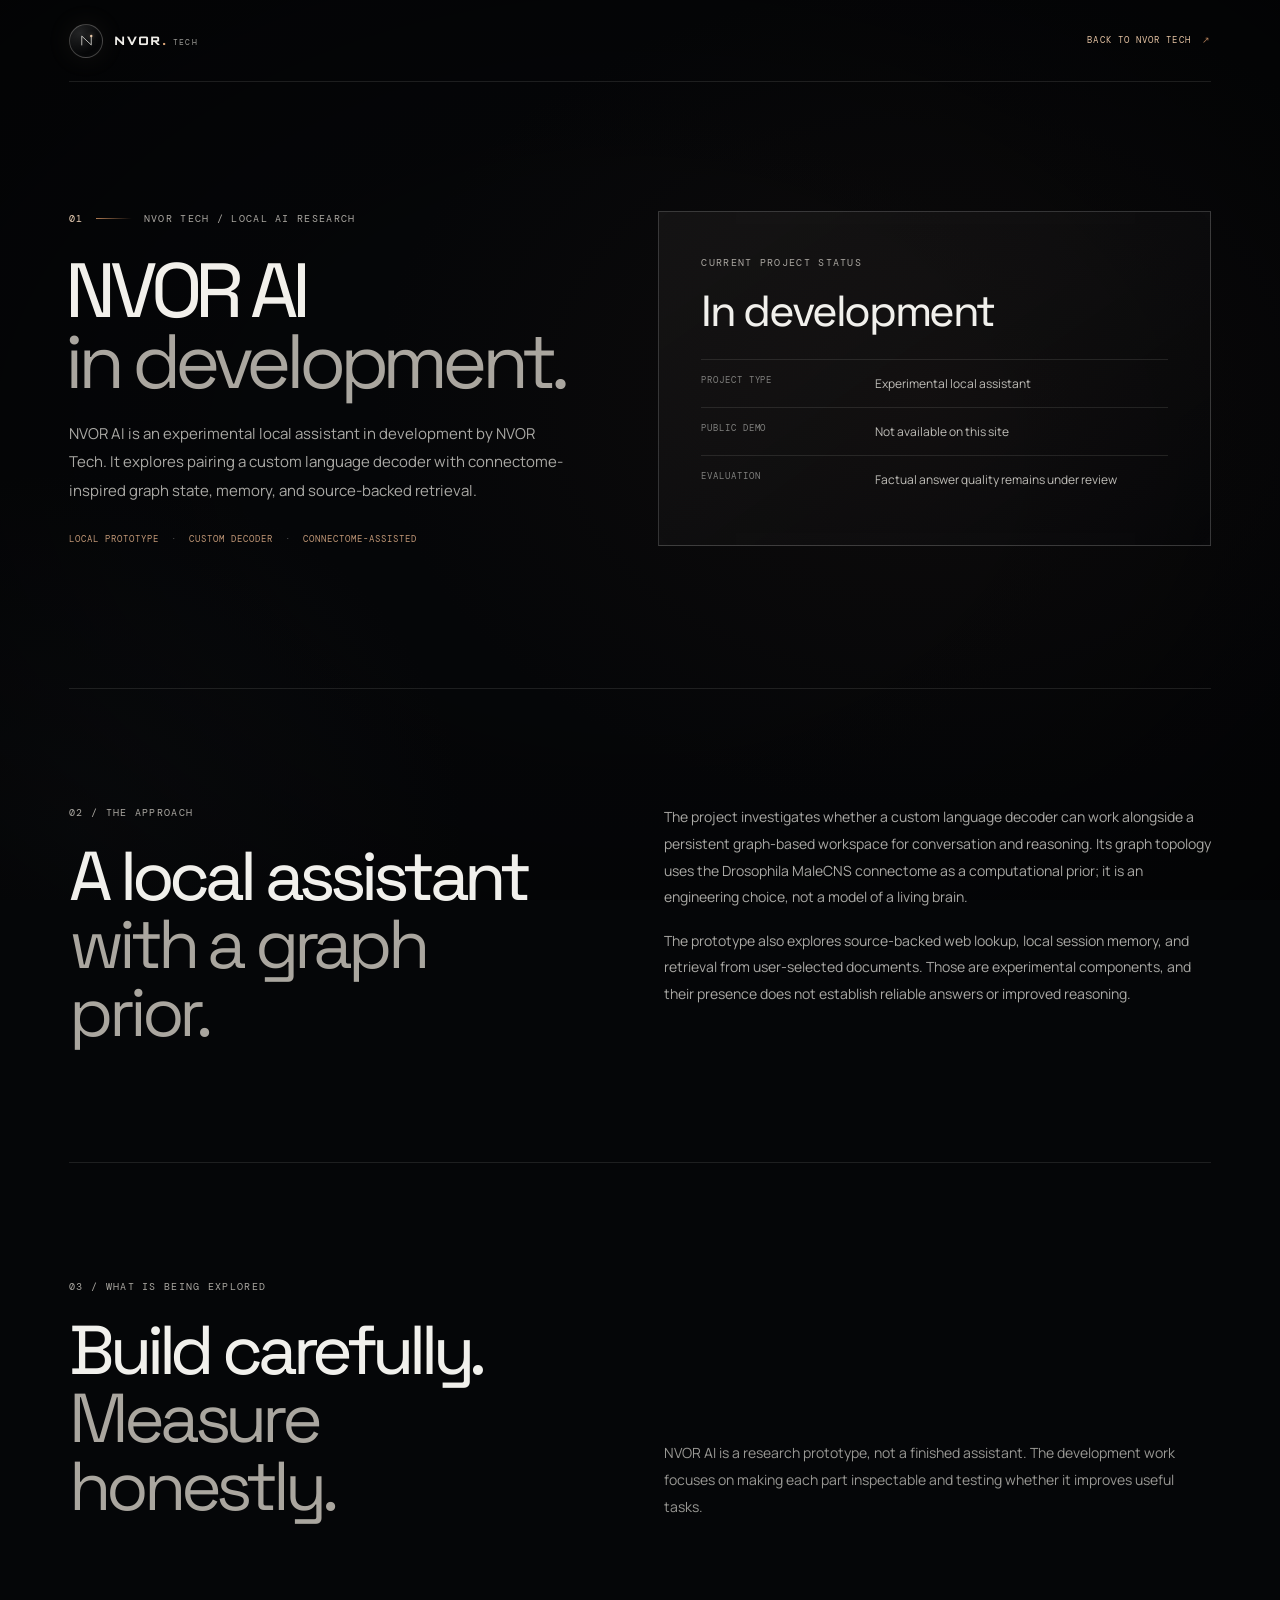
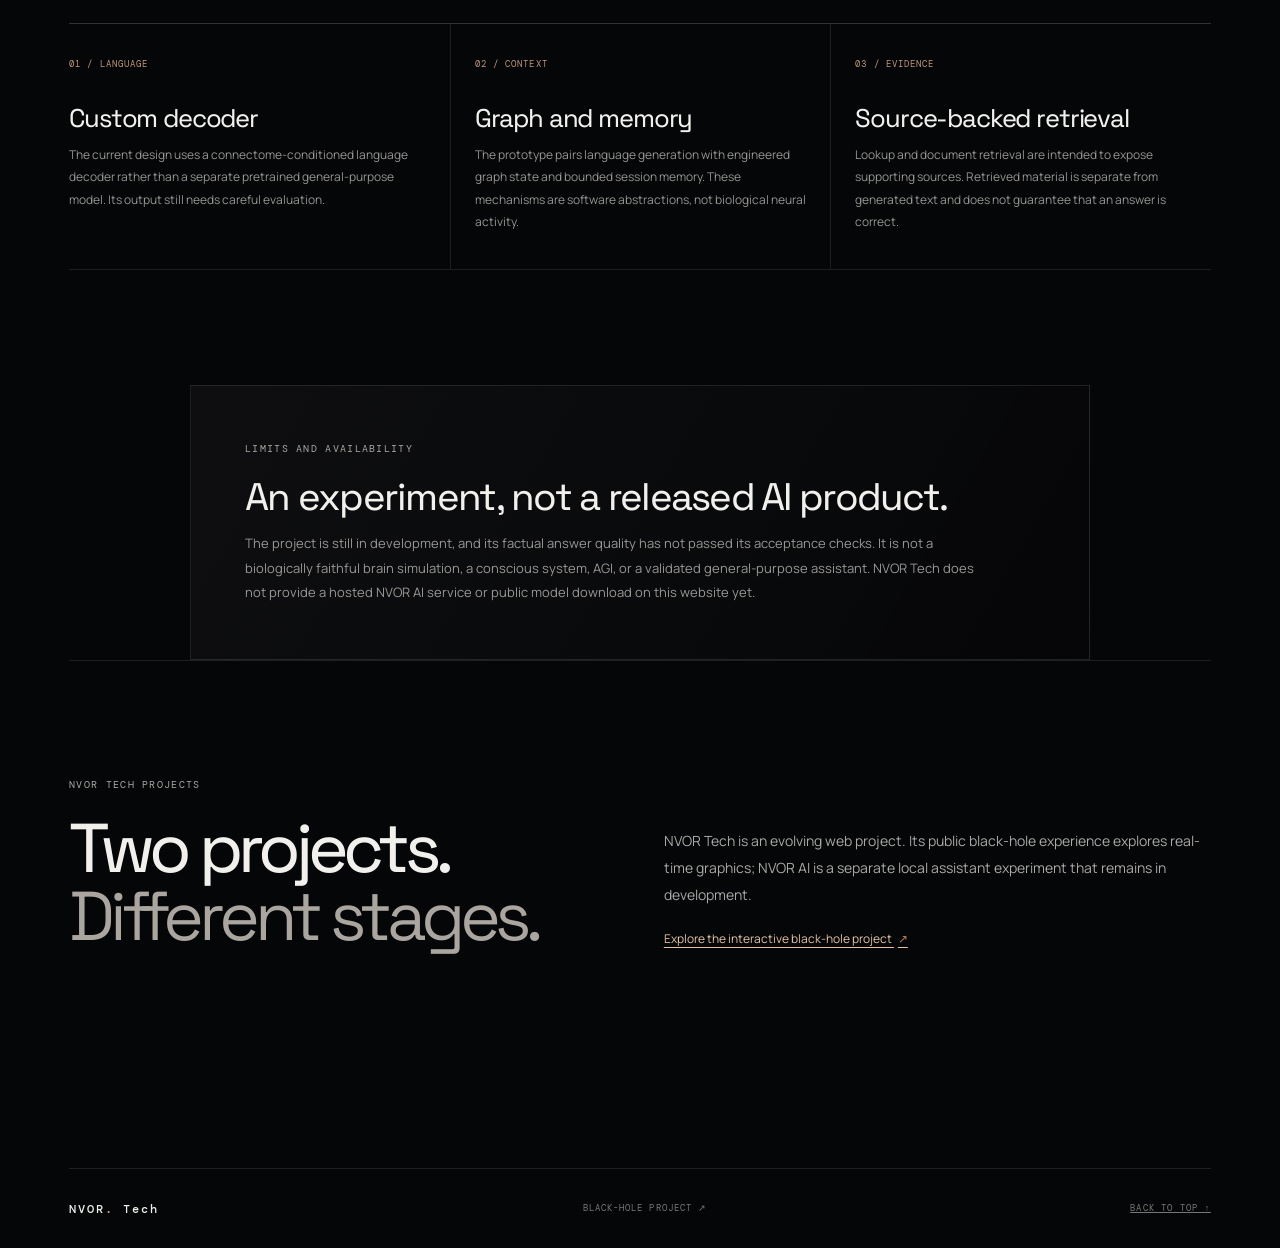
==== ai/index.html @ fbf2c6be "Add honest NVOR AI project page" ====
<!doctype html>
<html lang="en">
  <head>
    <meta charset="utf-8" />
    <meta name="viewport" content="width=device-width, initial-scale=1" />
    <meta name="theme-color" content="#05050a" />
    <meta name="description" content="NVOR AI is an experimental local assistant in development by NVOR Tech, exploring connectome-assisted language, memory, and source-backed retrieval." />
    <link rel="canonical" href="https://nvor.tech/ai/" />
    <meta property="og:type" content="website" />
    <meta property="og:site_name" content="NVOR Tech" />
    <meta property="og:title" content="NVOR AI — Experimental Local Assistant in Development" />
    <meta property="og:description" content="Learn what NVOR AI explores, how its connectome-assisted prototype works, and what remains unproven." />
    <meta property="og:url" content="https://nvor.tech/ai/" />
    <title>NVOR AI in Development | NVOR Tech</title>
    <link rel="preconnect" href="https://fonts.googleapis.com" />
    <link rel="preconnect" href="https://fonts.gstatic.com" crossorigin />
    <link href="https://fonts.googleapis.com/css2?family=DM+Mono:wght@400;500&family=Manrope:wght@400;500;600;700;800&family=Space+Grotesk:wght@400;500;600&display=swap" rel="stylesheet" />
    <link href="https://fonts.googleapis.com/css2?family=Science+Gothic:wght@100..900&display=swap" rel="stylesheet" />
    <link rel="stylesheet" href="../styles.css?v=nvor-search-content-v1" />
  </head>
  <body class="project-page">
    <div class="ambient" aria-hidden="true">
      <div class="ambient-grid"></div>
      <div class="ambient-vignette"></div>
    </div>

    <div class="site-shell project-shell" id="top">
      <header class="project-header">
        <a class="brand" href="/" aria-label="NVOR Tech home">
          <span class="brand-symbol" aria-hidden="true">
            <svg viewBox="0 0 32 32" fill="none">
              <path d="M8 23.5V8.5L24 23.5V8.5" />
              <circle cx="24" cy="8.5" r="2" />
            </svg>
          </span>
          <span class="brand-name">NVOR<span>.</span><span class="brand-tech">TECH</span></span>
        </a>
        <a class="project-back" href="/">BACK TO NVOR TECH <span aria-hidden="true">↗</span></a>
      </header>

      <main class="project-main ai-main">
        <section class="project-hero ai-hero" aria-labelledby="ai-title">
          <div class="project-hero-copy">
            <p class="eyebrow"><span class="eyebrow-number">01</span><span class="eyebrow-rule"></span>NVOR TECH / LOCAL AI RESEARCH</p>
            <h1 id="ai-title">NVOR AI<br /><span>in development.</span></h1>
            <p class="project-lede">NVOR AI is an experimental local assistant in development by NVOR Tech. It explores pairing a custom language decoder with connectome-inspired graph state, memory, and source-backed retrieval.</p>
            <p class="project-stack">LOCAL PROTOTYPE <span>·</span> CUSTOM DECODER <span>·</span> CONNECTOME-ASSISTED</p>
          </div>
          <aside class="ai-status-card" aria-labelledby="ai-status-title">
            <p class="eyebrow">CURRENT PROJECT STATUS</p>
            <h2 id="ai-status-title">In development</h2>
            <dl>
              <div><dt>Project type</dt><dd>Experimental local assistant</dd></div>
              <div><dt>Public demo</dt><dd>Not available on this site</dd></div>
              <div><dt>Evaluation</dt><dd>Factual answer quality remains under review</dd></div>
            </dl>
          </aside>
        </section>

        <section class="project-detail-section" aria-labelledby="approach-title">
          <div class="project-detail-heading">
            <p class="eyebrow">02 / THE APPROACH</p>
            <h2 id="approach-title">A local assistant<br /><em>with a graph prior.</em></h2>
          </div>
          <div class="project-detail-copy">
            <p>The project investigates whether a custom language decoder can work alongside a persistent graph-based workspace for conversation and reasoning. Its graph topology uses the Drosophila MaleCNS connectome as a computational prior; it is an engineering choice, not a model of a living brain.</p>
            <p>The prototype also explores source-backed web lookup, local session memory, and retrieval from user-selected documents. Those are experimental components, and their presence does not establish reliable answers or improved reasoning.</p>
          </div>
        </section>

        <section class="project-build-section" aria-labelledby="ai-build-title">
          <div class="project-build-heading">
            <p class="eyebrow">03 / WHAT IS BEING EXPLORED</p>
            <h2 id="ai-build-title">Build carefully.<br /><em>Measure honestly.</em></h2>
          </div>
          <div class="project-build-intro">
            <p>NVOR AI is a research prototype, not a finished assistant. The development work focuses on making each part inspectable and testing whether it improves useful tasks.</p>
          </div>
          <div class="project-feature-grid">
            <article class="project-feature">
              <span class="project-feature-index">01 / LANGUAGE</span>
              <h3>Custom decoder</h3>
              <p>The current design uses a connectome-conditioned language decoder rather than a separate pretrained general-purpose model. Its output still needs careful evaluation.</p>
            </article>
            <article class="project-feature">
              <span class="project-feature-index">02 / CONTEXT</span>
              <h3>Graph and memory</h3>
              <p>The prototype pairs language generation with engineered graph state and bounded session memory. These mechanisms are software abstractions, not biological neural activity.</p>
            </article>
            <article class="project-feature">
              <span class="project-feature-index">03 / EVIDENCE</span>
              <h3>Source-backed retrieval</h3>
              <p>Lookup and document retrieval are intended to expose supporting sources. Retrieved material is separate from generated text and does not guarantee that an answer is correct.</p>
            </article>
          </div>
        </section>

        <aside class="project-accuracy-note" aria-labelledby="ai-limits-title">
          <p class="eyebrow">LIMITS AND AVAILABILITY</p>
          <h2 id="ai-limits-title">An experiment, not a released AI product.</h2>
          <p>The project is still in development, and its factual answer quality has not passed its acceptance checks. It is not a biologically faithful brain simulation, a conscious system, AGI, or a validated general-purpose assistant. NVOR Tech does not provide a hosted NVOR AI service or public model download on this website yet.</p>
        </aside>

        <section class="project-about" aria-labelledby="ai-about-title">
          <div>
            <p class="eyebrow">NVOR TECH PROJECTS</p>
            <h2 id="ai-about-title">Two projects.<br /><em>Different stages.</em></h2>
          </div>
          <div class="project-about-copy">
            <p>NVOR Tech is an evolving web project. Its public black-hole experience explores real-time graphics; NVOR AI is a separate local assistant experiment that remains in development.</p>
            <a href="/black-hole/">Explore the interactive black-hole project <span aria-hidden="true">↗</span></a>
          </div>
        </section>
      </main>

      <footer class="site-footer project-footer">
        <a class="footer-brand" href="/">NVOR<span>.</span> Tech</a>
        <a class="footer-source" href="/black-hole/">BLACK-HOLE PROJECT ↗</a>
        <a class="footer-copyright" href="#top">BACK TO TOP ↑</a>
      </footer>
    </div>
  </body>
</html>
---- styles.css ----
:root {
  color-scheme: dark;
  --ink: #050608;
  --ink-soft: #0b0c10;
  --paper: #f1f0ec;
  --muted: #a09f9b;
  --dim: #696b6d;
  --line: rgba(230, 231, 229, .11);
  --line-bright: rgba(230, 231, 229, .2);
  --ember: #df9b67;
  --silver: #dce5eb;
  --mono: "DM Mono", "SFMono-Regular", Consolas, monospace;
  --sans: "Manrope", "Helvetica Neue", Arial, sans-serif;
  --display: "Space Grotesk", "Manrope", sans-serif;
  --page-width: 1600px;
}

* { box-sizing: border-box; }

html {
  background: var(--ink);
  scroll-behavior: smooth;
  scrollbar-color: #353638 var(--ink);
}

body {
  min-width: 320px;
  margin: 0;
  overflow-x: hidden;
  background: var(--ink);
  color: var(--paper);
  font: 400 15px/1.7 var(--sans);
  -webkit-font-smoothing: antialiased;
  text-rendering: optimizeLegibility;
}

::selection { background: rgba(223, 155, 103, .3); color: #fff; }
a { color: inherit; }
button, a { -webkit-tap-highlight-color: transparent; }
button:focus-visible, a:focus-visible, [tabindex]:focus-visible {
  outline: 1px solid var(--ember);
  outline-offset: 5px;
}

.ambient {
  position: fixed;
  z-index: 0;
  inset: 0;
  overflow: hidden;
  pointer-events: none;
  background:
    radial-gradient(ellipse 58% 62% at 72% 44%, rgba(41, 29, 23, .24), transparent 74%),
    radial-gradient(ellipse 42% 55% at 6% 92%, rgba(24, 27, 32, .3), transparent 72%),
    #050608;
}
.particle-field, .ambient-grid, .pointer-glow, .ambient-vignette {
  position: absolute;
  inset: 0;
  width: 100%;
  height: 100%;
}
.particle-field { opacity: .2; }
.ambient-grid { display: none; }
.pointer-glow {
  inset: auto;
  top: 0;
  left: 0;
  width: 760px;
  height: 760px;
  border-radius: 50%;
  background: radial-gradient(circle, rgba(214, 158, 112, .045), transparent 68%);
  opacity: .7;
  transform: translate3d(-50%, -50%, 0);
  will-change: transform;
}
.ambient-vignette {
  background: radial-gradient(ellipse at center, transparent 36%, rgba(0, 0, 0, .45) 100%);
}
.scroll-progress {
  position: fixed;
  z-index: 20;
  top: 0;
  left: 0;
  width: 100%;
  height: 1px;
  background: linear-gradient(90deg, #8c573b, #f2d2ac 48%, #c6d5dd);
  opacity: .82;
  transform: scaleX(0);
  transform-origin: left center;
  pointer-events: none;
}

.site-shell {
  position: relative;
  z-index: 1;
  width: min(100%, var(--page-width));
  margin: 0 auto;
  padding: 0 clamp(22px, 5.4vw, 88px);
}

.site-header {
  position: relative;
  z-index: 5;
  display: grid;
  grid-template-columns: 1fr auto 1fr;
  align-items: center;
  min-height: 82px;
  border-bottom: 1px solid var(--line);
}
.brand {
  display: inline-flex;
  align-items: center;
  gap: 11px;
  width: fit-content;
  text-decoration: none;
}
.brand-symbol {
  display: grid;
  width: 34px;
  height: 34px;
  place-items: center;
  border: 1px solid rgba(231, 230, 225, .27);
  border-radius: 50%;
  background: radial-gradient(circle at 32% 27%, rgba(255,255,255,.13), transparent 66%);
  box-shadow: 0 0 28px rgba(218, 185, 157, .08), inset 0 0 13px rgba(255,255,255,.04);
  transition: border-color 300ms ease, box-shadow 300ms ease, transform 300ms ease;
}
.brand:hover .brand-symbol {
  border-color: rgba(243, 220, 196, .66);
  box-shadow: 0 0 28px rgba(223, 155, 103, .16);
  transform: rotate(-8deg);
}
.brand-symbol svg { width: 19px; height: 19px; overflow: visible; }
.brand-symbol path {
  stroke: #e8e7e2;
  stroke-linecap: round;
  stroke-linejoin: round;
  stroke-width: 1.3;
}
.brand-symbol circle { fill: #e9c9a9; filter: drop-shadow(0 0 4px rgba(232, 194, 155, .55)); }
.brand-name, .footer-brand {
  color: #f0eee9;
  font: 500 12px/1 var(--mono);
  letter-spacing: .17em;
}
.brand-name {
  font-family: "Science Gothic", var(--sans);
  font-optical-sizing: auto;
  font-weight: 520;
  font-variation-settings: "slnt" 0, "wdth" 100, "CTRS" 0;
  letter-spacing: .12em;
}
.brand-name span, .footer-brand span { color: #d7a276; }
.brand-name .brand-tech {
  margin-left: .7em;
  color: #9a9995;
  font: 400 8px/1 var(--mono);
  letter-spacing: .16em;
  vertical-align: middle;
}

.header-status, .motion-toggle, .eyebrow, .card-top, .card-index, .footer-caption, .footer-copyright { font-family: var(--mono); font-size: 10px; font-weight: 400; letter-spacing: .13em; text-transform: uppercase; }
.header-status {
  display: flex;
  align-items: center;
  gap: 11px;
  color: #8e8f90;
  white-space: nowrap;
}
.status-light, .caption-dot {
  position: relative;
  display: inline-block;
  width: 6px;
  height: 6px;
  flex: 0 0 auto;
  border-radius: 50%;
  background: #d9aa83;
  box-shadow: 0 0 12px rgba(223, 155, 103, .66);
}
.status-light::after {
  position: absolute;
  inset: -4px;
  border: 1px solid rgba(223, 155, 103, .34);
  border-radius: inherit;
  content: "";
  animation: status-pulse 3s ease-out infinite;
}
.motion-toggle {
  display: inline-flex;
  align-items: center;
  justify-self: end;
  gap: 10px;
  padding: 8px 0 8px 10px;
  border: 0;
  background: transparent;
  color: #a3a3a1;
  cursor: pointer;
  transition: color 220ms ease;
}
.motion-toggle:hover { color: var(--paper); }
.motion-icon {
  display: flex;
  align-items: center;
  justify-content: center;
  gap: 3px;
  width: 18px;
  height: 18px;
  border: 1px solid rgba(230, 231, 229, .2);
  border-radius: 50%;
}
.motion-icon i { width: 1px; height: 6px; background: currentColor; }
.motion-toggle[aria-pressed="true"] .motion-icon i:first-child {
  width: 0; height: 0;
  border-top: 3px solid transparent;
  border-bottom: 3px solid transparent;
  border-left: 4px solid currentColor;
  background: transparent;
}
.motion-toggle[aria-pressed="true"] .motion-icon i:last-child { display: none; }

.hero {
  position: relative;
  display: grid;
  grid-template-columns: minmax(0, .9fr) minmax(0, 1.1fr);
  align-items: center;
  min-height: min(840px, calc(100svh - 82px));
  padding: clamp(46px, 6.5vw, 94px) 0 72px;
  isolation: isolate;
}
.hero::before {
  position: absolute;
  z-index: -1;
  top: 13%;
  right: -17%;
  width: 68%;
  height: 76%;
  border-radius: 50%;
  background: radial-gradient(ellipse, rgba(113, 67, 40, .1), rgba(33, 37, 43, .04) 36%, transparent 72%);
  content: "";
  pointer-events: none;
}
.hero-copy {
  position: relative;
  z-index: 4;
  max-width: 620px;
  padding: 0 0 30px;
}
.eyebrow {
  display: flex;
  align-items: center;
  gap: 12px;
  margin: 0;
  color: #aaa7a1;
}
.eyebrow-number { color: #ecd1b6; }
.eyebrow-rule {
  width: 36px;
  height: 1px;
  background: linear-gradient(90deg, rgba(223, 155, 103, .78), transparent);
}
.hero h1 {
  position: relative;
  margin: 29px 0 25px -.055em;
  color: #f2f0eb;
  font-family: var(--display);
  font-size: clamp(3.5rem, 6.2vw, 6.3rem);
  font-weight: 450;
  letter-spacing: -.085em;
  line-height: .91;
}
.title-muted { color: #a4a19c; font-weight: 380; }
.title-period {
  color: #e1a16f;
  text-shadow: 0 0 26px rgba(223, 155, 103, .28);
}
.hero-description {
  max-width: 380px;
  margin: 0;
  color: #aaa9a5;
  font-size: clamp(14px, 1.15vw, 16px);
  line-height: 1.85;
}
.hero-actions { display: flex; align-items: center; gap: 26px; margin-top: 34px; }
.button-primary {
  position: relative;
  display: inline-flex;
  align-items: center;
  gap: 24px;
  min-height: 50px;
  padding: 0 18px;
  overflow: hidden;
  border: 1px solid rgba(233, 216, 198, .42);
  border-radius: 2px;
  background: linear-gradient(110deg, rgba(231, 217, 203, .1), rgba(231, 217, 203, .025));
  color: #f0eee9;
  font-size: 12px;
  text-decoration: none;
  transition: border-color 300ms ease, background 300ms ease, transform 300ms ease, box-shadow 300ms ease;
}
.button-primary::before {
  position: absolute;
  inset: 0;
  background: linear-gradient(105deg, transparent 15%, rgba(244, 220, 194, .13), transparent 70%);
  content: "";
  transform: translateX(-105%);
  transition: transform 650ms cubic-bezier(.2, .7, .2, 1);
}
.button-primary:hover {
  border-color: rgba(243, 220, 196, .72);
  background: rgba(223, 155, 103, .09);
  box-shadow: 0 0 34px rgba(223, 155, 103, .1);
  transform: translateY(-2px);
}
.button-primary:hover::before { transform: translateX(105%); }
.button-primary span, .button-primary svg { position: relative; z-index: 1; }
.button-primary svg {
  width: 16px; height: 16px;
  stroke: #ead7c5;
  stroke-linecap: round;
  stroke-linejoin: round;
  stroke-width: 1.25;
  transition: transform 300ms ease;
}
.button-primary:hover svg { transform: translateX(3px); }
.hero-art {
  position: relative;
  z-index: 2;
  display: flex;
  min-width: 0;
  flex-direction: column;
  align-items: center;
  justify-content: center;
  min-height: 0;
  margin: -5px -5% 0 -3%;
  isolation: isolate;
}
.hero-art::before {
  position: absolute;
  z-index: -1;
  inset: 12% -2%;
  border-radius: 50%;
  background: radial-gradient(ellipse at 50% 52%, rgba(195, 119, 66, .12), rgba(91, 48, 29, .045) 36%, rgba(50, 43, 36, .025) 52%, transparent 74%);
  filter: blur(26px);
  content: "";
  pointer-events: none;
}

.orbit-scene {
  position: relative;
  display: grid;
  width: min(100%, 730px);
  aspect-ratio: 1.08;
  place-items: center;
  perspective: 1250px;
  transform-style: preserve-3d;
}
.orbit-scene::before {
  position: absolute;
  z-index: 0;
  inset: 14% 6%;
  border-radius: 50%;
  background:
    radial-gradient(ellipse 68% 13% at 50% 53%, rgba(237, 183, 137, .09), transparent 90%),
    radial-gradient(ellipse 42% 26% at 52% 47%, rgba(128, 145, 160, .025), transparent 82%);
  filter: blur(38px);
  opacity: .62;
  transform: scale(1.03);
  animation: atmospheric-bloom 34s ease-in-out infinite alternate;
  content: "";
  pointer-events: none;
}
.motion-paused .orbit-scene::before, .motion-paused .orbit-system { animation-play-state: paused; }
.orbit-system {
  position: relative;
  width: 100%;
  height: 100%;
  transform-style: preserve-3d;
  animation: sculpture-float 11s ease-in-out infinite;
}
.orbit-system::before, .orbit-system::after { display: none; }
.three-canvas {
  position: absolute;
  z-index: 3;
  inset: 0;
  display: block;
  width: 100%;
  height: 100%;
  opacity: 0;
  pointer-events: none;
  transition: opacity 900ms cubic-bezier(.18,.72,.25,1);
}
.orbit-scene.webgl-ready .three-canvas { opacity: 1; }
.orbit-scene .orbit-system { transition: opacity 650ms ease, visibility 650ms ease; }
.orbit-scene.webgl-ready .orbit-system { opacity: 0; visibility: hidden; }
.blackhole-fallback {
  position: relative;
  width: 100%;
  height: 100%;
  transform-style: preserve-3d;
  background: url("./blackhole-poster.svg") center / contain no-repeat;
}
.section-divider { display: grid; height: clamp(48px, 8vw, 100px); place-items: center; }
.section-divider span { width: min(54%, 560px); height: 1px; background: linear-gradient(90deg, transparent, rgba(229, 203, 179, .18), rgba(210, 221, 226, .11), transparent); }
.note-section {
  display: block;
  padding: clamp(88px, 11vw, 156px) 0 clamp(96px, 12vw, 170px);
  border-top: 1px solid var(--line);
}
.note-content {
  display: grid;
  grid-template-columns: minmax(0, 1.2fr) minmax(260px, .55fr);
  gap: clamp(34px, 8vw, 112px);
  align-items: end;
}
.note-heading .eyebrow { margin-bottom: 22px; }
.note-heading h2, .closing-section h2 {
  margin: 0;
  font-family: var(--display);
  font-size: clamp(2.8rem, 5.8vw, 5.7rem);
  font-weight: 430;
  letter-spacing: -.075em;
  line-height: .98;
}
.note-heading h2 em {
  color: #b6b0a7;
  font-style: normal;
}
.note-copy { max-width: 430px; }
.note-copy p { margin: 0 0 16px; color: #aaa9a5; font-size: 15px; }
.note-copy p + p { color: #777875; font-size: 13px; }
.note-copy a { color: #e4c2a2; text-underline-offset: 4px; }
.note-copy a:hover { color: #fff0df; }
.principle-grid {
  display: grid;
  grid-template-columns: repeat(3, minmax(0,1fr));
  margin-top: clamp(44px, 7vw, 84px);
  border-top: 1px solid var(--line-bright);
  border-bottom: 1px solid var(--line);
}
.principle-card {
  position: relative;
  min-height: 190px;
  padding: 23px 24px 22px 0;
  overflow: hidden;
  border: 0;
  border-right: 1px solid var(--line);
  background: transparent;
  transition: background 350ms ease, padding 350ms ease;
  cursor: pointer;
}
.principle-card + .principle-card { padding-left: 24px; }
.principle-card:last-child { border-right: 0; }
.principle-card::before {
  position: absolute;
  inset: 0;
  background: linear-gradient(125deg, rgba(230, 182, 145, .07), transparent 62%);
  content: "";
  opacity: 0;
  transition: opacity 350ms ease;
}
.principle-card:hover::before, .principle-card:focus-visible::before { opacity: 1; }
.card-top, .card-rule, .principle-card h3, .principle-card p, .card-index { position: relative; }
.card-top {
  display: flex;
  align-items: center;
  justify-content: space-between;
  color: #777876;
  font-size: 9px;
}
.card-mark { color: #d5a57f; font-size: 17px; }
.card-rule {
  width: 100%;
  height: 1px;
  margin: 21px 0 19px;
  background: linear-gradient(90deg, rgba(223, 155, 103, .48), rgba(230,231,229,.06) 70%, transparent);
}
.principle-card h3 {
  margin: 0 0 7px;
  color: #efede8;
  font-family: var(--display);
  font-size: clamp(1.6rem, 2.5vw, 2.5rem);
  font-weight: 420;
  letter-spacing: -.055em;
}
.principle-card p { max-width: 250px; margin: 0; color: #969590; font-size: 13px; }
.card-index { display: block; margin-top: 20px; color: #d09b75; font-size: 9px; }

.about-section {
  display: grid;
  grid-template-columns: minmax(0, 1.1fr) minmax(280px, .8fr);
  gap: clamp(36px, 8vw, 112px);
  align-items: end;
  padding: clamp(78px, 10vw, 136px) 0;
  border-top: 1px solid var(--line);
}
.about-heading .eyebrow { margin-bottom: 22px; }
.about-heading h2 {
  margin: 0;
  font-family: var(--display);
  font-size: clamp(2.8rem, 5.8vw, 5.7rem);
  font-weight: 430;
  letter-spacing: -.075em;
  line-height: .98;
}
.about-heading h2 em { color: #aaa69f; font-style: normal; }
.about-copy { max-width: 520px; }
.about-copy p { margin: 0 0 16px; color: #aaa9a5; font-size: 14px; }
.about-copy p + p { color: #85847f; font-size: 13px; }
.about-links { display: flex; flex-wrap: wrap; gap: 12px 24px; margin-top: 26px; }
.about-links a, .project-back {
  color: #e4c2a2;
  font-size: 12px;
  text-decoration: none;
  text-underline-offset: 4px;
}
.about-links a:hover, .project-back:hover { color: #fff0df; text-decoration: underline; }
.about-links a span { margin-left: 4px; color: #b07e58; }

.project-header {
  display: flex;
  min-height: 82px;
  align-items: center;
  justify-content: space-between;
  gap: 22px;
  border-bottom: 1px solid var(--line);
}
.project-back { font-family: var(--mono); font-size: 9px; letter-spacing: .12em; }
.project-back span { margin-left: 5px; color: #b07e58; }
.project-main { padding-bottom: clamp(48px, 8vw, 110px); }
.project-hero {
  display: grid;
  grid-template-columns: minmax(0, .95fr) minmax(0, 1.05fr);
  align-items: center;
  gap: clamp(34px, 7vw, 100px);
  padding: clamp(72px, 10vw, 140px) 0 clamp(86px, 11vw, 150px);
}
.project-hero h1 {
  margin: 28px 0 22px -.055em;
  color: #f2f0eb;
  font-family: var(--display);
  font-size: clamp(3.5rem, 6vw, 6rem);
  font-weight: 430;
  letter-spacing: -.08em;
  line-height: .93;
}
.project-hero h1 span, .project-detail-heading h2 em, .project-build-heading h2 em,
.project-about h2 em { color: #aaa69f; font-style: normal; font-weight: 380; }
.project-lede { max-width: 540px; margin: 0; color: #aaa9a5; font-size: 15px; line-height: 1.9; }
.project-stack {
  margin: 26px 0 0;
  color: #c19776;
  font: 400 9px/1.8 var(--mono);
  letter-spacing: .11em;
}
.project-stack span { padding: 0 6px; color: #68696a; }
.project-visual {
  margin: 0;
  padding: 14px;
  border: 1px solid var(--line-bright);
  background: radial-gradient(ellipse at 50% 50%, rgba(111, 70, 48, .14), rgba(8, 9, 12, .7) 70%);
  box-shadow: 0 26px 90px rgba(0, 0, 0, .3), inset 0 0 42px rgba(255, 255, 255, .015);
}
.project-visual img { display: block; width: 100%; height: auto; }
.project-visual figcaption { padding: 12px 5px 2px; color: #777875; font-size: 11px; }
.ai-status-card {
  padding: clamp(24px, 4vw, 42px);
  border: 1px solid var(--line-bright);
  background: linear-gradient(145deg, rgba(231, 217, 203, .055), rgba(6, 7, 10, .35));
  box-shadow: inset 0 0 54px rgba(255, 255, 255, .012);
}
.ai-status-card h2 { margin: 18px 0 24px; font: 430 clamp(1.8rem, 3.4vw, 3rem)/1.05 var(--display); letter-spacing: -.055em; }
.ai-status-card dl { margin: 0; }
.ai-status-card dl div { display: grid; grid-template-columns: minmax(85px, .7fr) minmax(0, 1.3fr); gap: 16px; padding: 14px 0; border-top: 1px solid var(--line); }
.ai-status-card dt { color: #81817f; font: 400 9px/1.5 var(--mono); letter-spacing: .1em; text-transform: uppercase; }
.ai-status-card dd { margin: 0; color: #c0beb9; font-size: 12px; line-height: 1.6; }
.project-detail-section, .project-build-section, .project-about {
  display: grid;
  grid-template-columns: minmax(0, .9fr) minmax(0, 1fr);
  gap: clamp(36px, 8vw, 112px);
  align-items: start;
  padding: clamp(76px, 9vw, 126px) 0;
  border-top: 1px solid var(--line);
}
.project-detail-heading h2, .project-build-heading h2, .project-about h2 {
  margin: 22px 0 0;
  font-family: var(--display);
  font-size: clamp(2.8rem, 5.4vw, 5.2rem);
  font-weight: 430;
  letter-spacing: -.075em;
  line-height: .98;
}
.project-detail-copy { max-width: 610px; }
.project-detail-copy p, .project-about-copy p {
  margin: 0 0 17px;
  color: #aaa9a5;
  font-size: 14px;
  line-height: 1.9;
}
.project-build-intro { max-width: 560px; align-self: end; }
.project-build-intro p { margin: 0; color: #999894; font-size: 14px; line-height: 1.9; }
.project-feature-grid {
  display: grid;
  grid-template-columns: repeat(3, minmax(0, 1fr));
  grid-column: 1 / -1;
  border-top: 1px solid var(--line-bright);
  border-bottom: 1px solid var(--line);
}
.project-feature { min-height: 245px; padding: 25px 24px 27px 0; }
.project-feature + .project-feature { padding-left: 24px; border-left: 1px solid var(--line); }
.project-feature-index { color: #c19776; font: 400 9px/1.5 var(--mono); letter-spacing: .12em; }
.project-feature h3 { margin: 30px 0 12px; font: 430 clamp(1.4rem, 2vw, 2rem)/1.1 var(--display); letter-spacing: -.045em; }
.project-feature p { max-width: 360px; margin: 0; color: #969590; font-size: 12px; line-height: 1.85; }
.project-accuracy-note {
  max-width: 900px;
  margin: 0 auto;
  padding: clamp(28px, 5vw, 54px);
  border: 1px solid var(--line);
  background: linear-gradient(120deg, rgba(231, 217, 203, .045), rgba(6, 7, 10, .2));
}
.project-accuracy-note h2 { margin: 18px 0 12px; font: 430 clamp(1.5rem, 3vw, 2.4rem)/1.15 var(--display); letter-spacing: -.045em; }
.project-accuracy-note > p:last-child { max-width: 740px; margin: 0; color: #999894; font-size: 13px; line-height: 1.9; }
.project-about { align-items: end; }
.project-about-copy { max-width: 560px; }
.project-about-copy a { color: #e4c2a2; font-size: 12px; text-underline-offset: 4px; }
.project-about-copy a:hover { color: #fff0df; }
.project-about-copy a span { margin-left: 4px; color: #b07e58; }
.project-footer { margin-top: 0; }

.closing-section {
  position: relative;
  display: flex;
  min-height: 510px;
  flex-direction: column;
  align-items: center;
  justify-content: center;
  margin: 0 calc(clamp(22px, 5.4vw, 88px) * -1);
  padding: 70px 26px;
  overflow: hidden;
  border-top: 1px solid var(--line);
  text-align: center;
  isolation: isolate;
}
.closing-section::before {
  position: absolute;
  z-index: -1;
  top: 50%; left: 50%;
  width: min(90vw, 860px);
  aspect-ratio: 2.2;
  border: 1px solid rgba(216, 175, 140, .1);
  border-radius: 50%;
  background: radial-gradient(ellipse, rgba(201, 133, 84, .07), transparent 67%);
  box-shadow: 0 0 70px rgba(188, 121, 74, .06), inset 0 0 55px rgba(200, 146, 107, .04);
  content: "";
  transform: translate(-50%,-50%) rotate(-9deg);
}
.closing-glow { display: none; }
.closing-section .eyebrow { margin-bottom: 24px; }
.closing-section h2 { font-size: clamp(3rem, 6vw, 6rem); }
.closing-section h2 span { color: #aaa69f; }
.closing-note { margin: 19px 0 0; color: #94928e; font-size: 14px; }
.closing-link {
  display: grid;
  width: 42px; height: 42px;
  margin-top: 32px;
  place-items: center;
  border: 1px solid var(--line-bright);
  border-radius: 50%;
  color: #dfb18f;
  font-size: 18px;
  text-decoration: none;
  transition: transform 250ms ease, border-color 250ms ease;
}
.closing-link:hover { border-color: rgba(223,155,103,.7); transform: translateY(-3px); }
.closing-orbit { display: none; }
.site-footer {
  display: flex;
  flex-wrap: wrap;
  min-height: 80px;
  align-items: center;
  justify-content: space-between;
  gap: 12px 20px;
  padding-block: 16px;
  border-top: 1px solid var(--line);
}
.footer-brand { text-decoration: none; }
.footer-caption, .footer-copyright, .footer-source { color: #777875; font-size: 9px; }
.footer-source { font-family: var(--mono); letter-spacing: .12em; text-decoration: none; }
.footer-source:hover { color: #e4c2a2; }
.reveal {
  opacity: 0;
  transform: translateY(22px);
  transition: opacity 850ms cubic-bezier(.18,.72,.25,1), transform 850ms cubic-bezier(.18,.72,.25,1);
}
.reveal.is-visible { opacity: 1; transform: translateY(0); }
.principle-card:nth-child(2) { transition-delay: 90ms; }
.principle-card:nth-child(3) { transition-delay: 180ms; }

@keyframes sculpture-float {
  0%, 100% { transform: translateY(0) rotateX(0deg); }
  50% { transform: translateY(-8px) rotateX(.4deg); }
}
@keyframes status-pulse {
  0% { transform: scale(.7); opacity: .7; }
  85%, 100% { transform: scale(1.8); opacity: 0; }
}
@keyframes opal-sweep {
  0% { background-position: 12% 35%; filter: brightness(.94); }
  100% { background-position: 88% 63%; filter: brightness(1.08); }
}
@keyframes atmospheric-bloom {
  from { opacity: .48; transform: scale(1.01); }
  to { opacity: .7; transform: scale(1.05); }
}

@media (min-width: 1280px) {
  .hero { grid-template-columns: minmax(0, .9fr) minmax(0, 1.1fr); }
}
@media (max-width: 1000px) {
  .site-shell { padding-right: 5vw; padding-left: 5vw; }
  .hero { grid-template-columns: minmax(0, .88fr) minmax(0, 1.12fr); }
  .hero h1 { font-size: clamp(3.3rem, 6.8vw, 5.8rem); }
  .hero-art { margin-right: -6%; }
}
@media (max-width: 760px) {
  .site-shell { padding-right: 24px; padding-left: 24px; }
  .site-header { min-height: 68px; grid-template-columns: 1fr auto; }
  .header-status { display: none; }
  .hero {
    grid-template-columns: 1fr;
    min-height: 0;
    padding: 16px 0 76px;
    row-gap: 4px;
  }
  .hero::before { top: 0; right: 0; width: 100%; height: 56%; }
  .hero-art { grid-row: 1; width: 108%; margin: 0 -4%; overflow: hidden; }
  .orbit-scene { width: min(100%, 560px); aspect-ratio: 1.08; overflow: hidden; }
  .hero-copy { grid-row: 2; max-width: 580px; padding: 0 0 30px; }
  .hero h1 { margin: 18px 0 18px -.04em; font-size: clamp(3.2rem, 10.7vw, 5rem); }
  .hero-description { max-width: 400px; font-size: 14px; }
  .hero-actions { margin-top: 25px; }
  .note-content { grid-template-columns: 1fr; gap: 24px; }
  .about-section { grid-template-columns: 1fr; gap: 28px; }
  .project-hero, .project-detail-section, .project-build-section, .project-about { grid-template-columns: 1fr; gap: 30px; }
  .project-hero { padding-top: 62px; }
  .project-hero h1 { font-size: clamp(3.3rem, 10.7vw, 5rem); }
  .project-feature-grid { grid-template-columns: 1fr; }
  .project-feature, .project-feature + .project-feature { min-height: 0; padding: 22px 0; border-left: 0; border-bottom: 1px solid var(--line); }
  .project-feature:last-child { border-bottom: 0; }
  .project-feature h3 { margin-top: 18px; }
  .project-header { min-height: 68px; }
  .project-back { font-size: 8px; }
  .note-heading h2 { font-size: clamp(2.9rem, 11vw, 4.6rem); }
  .note-copy p { font-size: 14px; }
  .principle-grid { grid-template-columns: 1fr; }
  .principle-card, .principle-card + .principle-card {
    min-height: 0;
    padding: 18px 0;
    border-right: 0;
    border-bottom: 1px solid var(--line);
  }
  .principle-card:last-child { border-bottom: 0; }
  .card-rule { margin: 15px 0 12px; }
  .card-index { margin-top: 12px; }
  .closing-section { min-height: 430px; margin-inline: -24px; }
  .footer-caption { display: none; }
}
@media (max-width: 420px) {
  .site-shell { padding-right: 20px; padding-left: 20px; }
  .closing-section { margin-inline: -20px; }
  .motion-label { font-size: 8px; }
  .hero-art { width: 106%; margin-inline: -3%; }
  .hero h1 { font-size: clamp(3.1rem, 10.7vw, 4.3rem); }
  .hero-actions { gap: 16px; }
  .button-primary { gap: 15px; padding: 0 13px; }
}
@media (prefers-reduced-motion: reduce) {
  html { scroll-behavior: auto; }
  *, *::before, *::after {
    animation-duration: .01ms !important;
    animation-iteration-count: 1 !important;
    scroll-behavior: auto !important;
    transition-duration: .01ms !important;
  }
  .three-canvas { transition: none; }
}
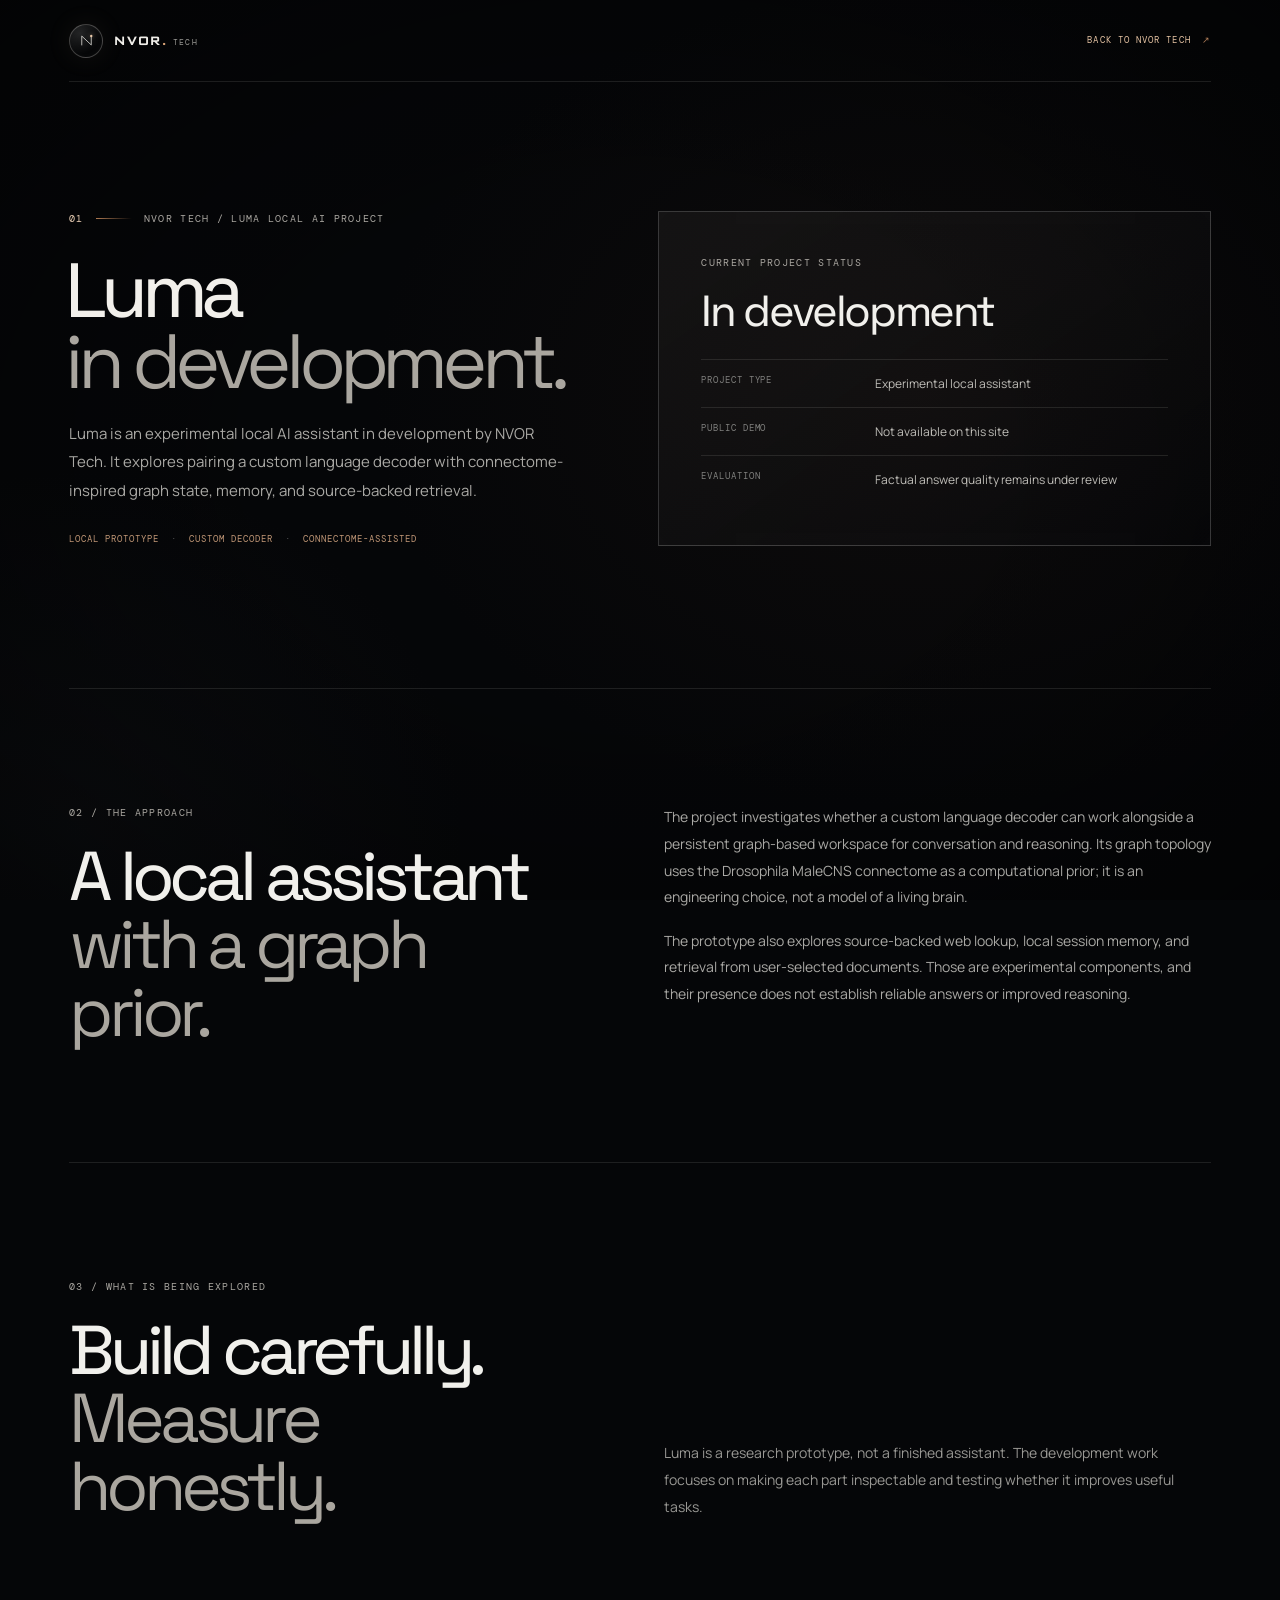
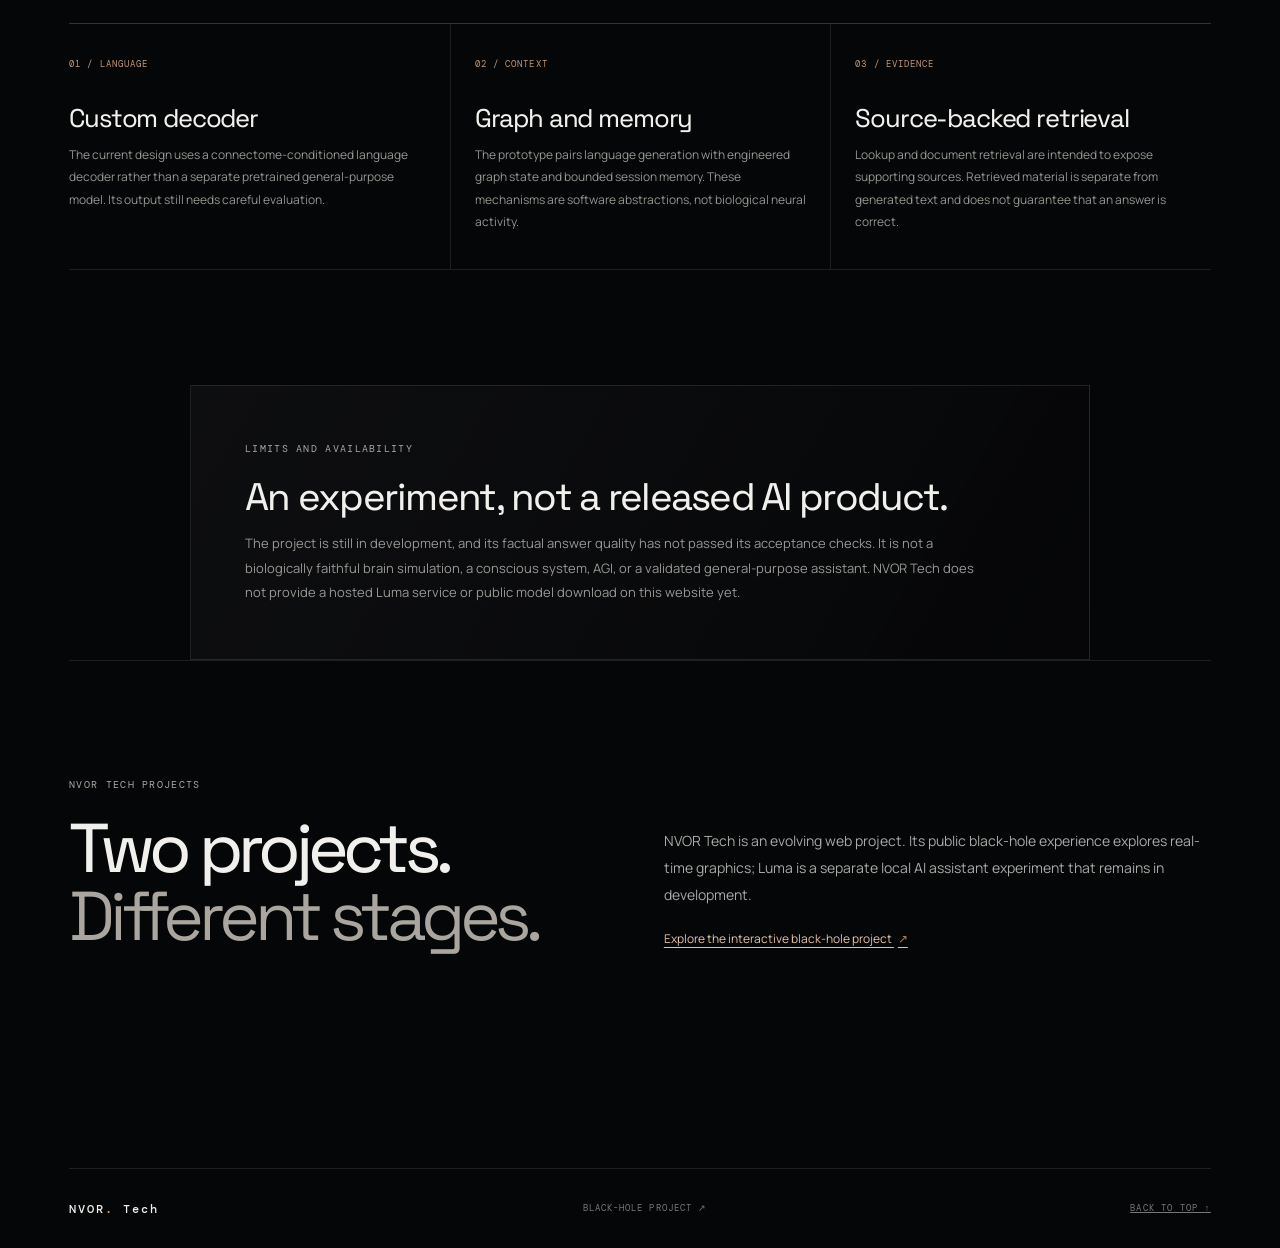
==== commit a8578170: "Rename local AI project to Luma" ====
--- a/ai/index.html
+++ b/ai/index.html
@@ -3,121 +3,15 @@
   <head>
     <meta charset="utf-8" />
     <meta name="viewport" content="width=device-width, initial-scale=1" />
-    <meta name="theme-color" content="#05050a" />
-    <meta name="description" content="NVOR AI is an experimental local assistant in development by NVOR Tech, exploring connectome-assisted language, memory, and source-backed retrieval." />
-    <link rel="canonical" href="https://nvor.tech/ai/" />
-    <meta property="og:type" content="website" />
-    <meta property="og:site_name" content="NVOR Tech" />
-    <meta property="og:title" content="NVOR AI — Experimental Local Assistant in Development" />
-    <meta property="og:description" content="Learn what NVOR AI explores, how its connectome-assisted prototype works, and what remains unproven." />
-    <meta property="og:url" content="https://nvor.tech/ai/" />
-    <title>NVOR AI in Development | NVOR Tech</title>
-    <link rel="preconnect" href="https://fonts.googleapis.com" />
-    <link rel="preconnect" href="https://fonts.gstatic.com" crossorigin />
-    <link href="https://fonts.googleapis.com/css2?family=DM+Mono:wght@400;500&family=Manrope:wght@400;500;600;700;800&family=Space+Grotesk:wght@400;500;600&display=swap" rel="stylesheet" />
-    <link href="https://fonts.googleapis.com/css2?family=Science+Gothic:wght@100..900&display=swap" rel="stylesheet" />
-    <link rel="stylesheet" href="../styles.css?v=nvor-search-content-v1" />
+    <meta name="robots" content="noindex" />
+    <meta http-equiv="refresh" content="0; url=/luma/" />
+    <link rel="canonical" href="https://nvor.tech/luma/" />
+    <title>Moved to Luma | NVOR Tech</title>
   </head>
-  <body class="project-page">
-    <div class="ambient" aria-hidden="true">
-      <div class="ambient-grid"></div>
-      <div class="ambient-vignette"></div>
-    </div>
-
-    <div class="site-shell project-shell" id="top">
-      <header class="project-header">
-        <a class="brand" href="/" aria-label="NVOR Tech home">
-          <span class="brand-symbol" aria-hidden="true">
-            <svg viewBox="0 0 32 32" fill="none">
-              <path d="M8 23.5V8.5L24 23.5V8.5" />
-              <circle cx="24" cy="8.5" r="2" />
-            </svg>
-          </span>
-          <span class="brand-name">NVOR<span>.</span><span class="brand-tech">TECH</span></span>
-        </a>
-        <a class="project-back" href="/">BACK TO NVOR TECH <span aria-hidden="true">↗</span></a>
-      </header>
-
-      <main class="project-main ai-main">
-        <section class="project-hero ai-hero" aria-labelledby="ai-title">
-          <div class="project-hero-copy">
-            <p class="eyebrow"><span class="eyebrow-number">01</span><span class="eyebrow-rule"></span>NVOR TECH / LOCAL AI RESEARCH</p>
-            <h1 id="ai-title">NVOR AI<br /><span>in development.</span></h1>
-            <p class="project-lede">NVOR AI is an experimental local assistant in development by NVOR Tech. It explores pairing a custom language decoder with connectome-inspired graph state, memory, and source-backed retrieval.</p>
-            <p class="project-stack">LOCAL PROTOTYPE <span>·</span> CUSTOM DECODER <span>·</span> CONNECTOME-ASSISTED</p>
-          </div>
-          <aside class="ai-status-card" aria-labelledby="ai-status-title">
-            <p class="eyebrow">CURRENT PROJECT STATUS</p>
-            <h2 id="ai-status-title">In development</h2>
-            <dl>
-              <div><dt>Project type</dt><dd>Experimental local assistant</dd></div>
-              <div><dt>Public demo</dt><dd>Not available on this site</dd></div>
-              <div><dt>Evaluation</dt><dd>Factual answer quality remains under review</dd></div>
-            </dl>
-          </aside>
-        </section>
-
-        <section class="project-detail-section" aria-labelledby="approach-title">
-          <div class="project-detail-heading">
-            <p class="eyebrow">02 / THE APPROACH</p>
-            <h2 id="approach-title">A local assistant<br /><em>with a graph prior.</em></h2>
-          </div>
-          <div class="project-detail-copy">
-            <p>The project investigates whether a custom language decoder can work alongside a persistent graph-based workspace for conversation and reasoning. Its graph topology uses the Drosophila MaleCNS connectome as a computational prior; it is an engineering choice, not a model of a living brain.</p>
-            <p>The prototype also explores source-backed web lookup, local session memory, and retrieval from user-selected documents. Those are experimental components, and their presence does not establish reliable answers or improved reasoning.</p>
-          </div>
-        </section>
-
-        <section class="project-build-section" aria-labelledby="ai-build-title">
-          <div class="project-build-heading">
-            <p class="eyebrow">03 / WHAT IS BEING EXPLORED</p>
-            <h2 id="ai-build-title">Build carefully.<br /><em>Measure honestly.</em></h2>
-          </div>
-          <div class="project-build-intro">
-            <p>NVOR AI is a research prototype, not a finished assistant. The development work focuses on making each part inspectable and testing whether it improves useful tasks.</p>
-          </div>
-          <div class="project-feature-grid">
-            <article class="project-feature">
-              <span class="project-feature-index">01 / LANGUAGE</span>
-              <h3>Custom decoder</h3>
-              <p>The current design uses a connectome-conditioned language decoder rather than a separate pretrained general-purpose model. Its output still needs careful evaluation.</p>
-            </article>
-            <article class="project-feature">
-              <span class="project-feature-index">02 / CONTEXT</span>
-              <h3>Graph and memory</h3>
-              <p>The prototype pairs language generation with engineered graph state and bounded session memory. These mechanisms are software abstractions, not biological neural activity.</p>
-            </article>
-            <article class="project-feature">
-              <span class="project-feature-index">03 / EVIDENCE</span>
-              <h3>Source-backed retrieval</h3>
-              <p>Lookup and document retrieval are intended to expose supporting sources. Retrieved material is separate from generated text and does not guarantee that an answer is correct.</p>
-            </article>
-          </div>
-        </section>
-
-        <aside class="project-accuracy-note" aria-labelledby="ai-limits-title">
-          <p class="eyebrow">LIMITS AND AVAILABILITY</p>
-          <h2 id="ai-limits-title">An experiment, not a released AI product.</h2>
-          <p>The project is still in development, and its factual answer quality has not passed its acceptance checks. It is not a biologically faithful brain simulation, a conscious system, AGI, or a validated general-purpose assistant. NVOR Tech does not provide a hosted NVOR AI service or public model download on this website yet.</p>
-        </aside>
-
-        <section class="project-about" aria-labelledby="ai-about-title">
-          <div>
-            <p class="eyebrow">NVOR TECH PROJECTS</p>
-            <h2 id="ai-about-title">Two projects.<br /><em>Different stages.</em></h2>
-          </div>
-          <div class="project-about-copy">
-            <p>NVOR Tech is an evolving web project. Its public black-hole experience explores real-time graphics; NVOR AI is a separate local assistant experiment that remains in development.</p>
-            <a href="/black-hole/">Explore the interactive black-hole project <span aria-hidden="true">↗</span></a>
-          </div>
-        </section>
-      </main>
-
-      <footer class="site-footer project-footer">
-        <a class="footer-brand" href="/">NVOR<span>.</span> Tech</a>
-        <a class="footer-source" href="/black-hole/">BLACK-HOLE PROJECT ↗</a>
-        <a class="footer-copyright" href="#top">BACK TO TOP ↑</a>
-      </footer>
-    </div>
+  <body>
+    <main>
+      <h1>This project is now called Luma.</h1>
+      <p>If you are not redirected automatically, <a href="/luma/">visit the Luma project page</a>.</p>
+    </main>
   </body>
 </html>
